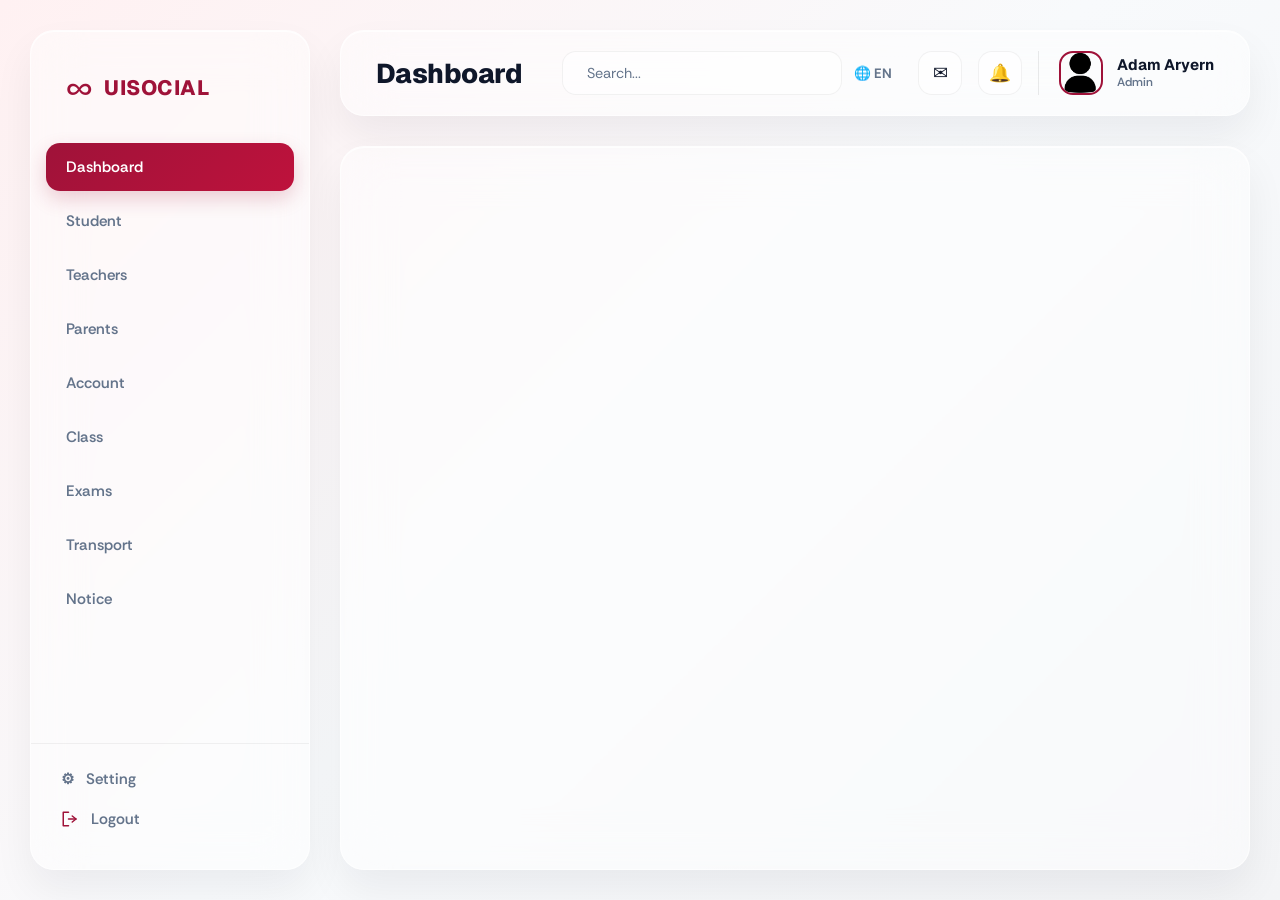
==== index.html @ 8b321e1e "Update index.html" ====
<!DOCTYPE html>
<html lang="en">
<head>
  <meta charset="UTF-8" />
  <meta name="viewport" content="width=device-width, initial-scale=1.0"/>
  <title>Dashboard | School Management System</title>
  <link rel="stylesheet" href="style.css">
</head>
<body>

  <div class="container">

    <aside class="sidebar">

      <div class="logo-box">
        <span class="logo-icon">∞</span>
        <span class="logo-text">UISOCIAL</span>
      </div>

      <nav class="sidebar-menu">
        <ul>
          <li class="active">
            <a href="dashboard.html">
              <span class="menu-text">Dashboard</span>
            </a>
          </li>
          <li>
            <a href="students.html">
              <span class="menu-text">Student</span>
            </a>
          </li>
          <li>
            <a href="teachers.html">
              <span class="menu-text">Teachers</span>
            </a>
          </li>
          <li>
            <a href="parents.html">
              <span class="menu-text">Parents</span>
            </a>
          </li>
          <li>
            <a href="account.html">
              <span class="menu-text">Account</span>
            </a>
          </li>
          <li>
            <a href="classes.html">
              <span class="menu-text">Class</span>
            </a>
          </li>
          <li>
            <a href="exams.html">
              <span class="menu-text">Exams</span>
            </a>
          </li>
          <li>
            <a href="transport.html">
              <span class="menu-text">Transport</span>
            </a>
          </li>
          <li>
            <a href="notices.html">
              <span class="menu-text">Notice</span>
            </a>
          </li>
        </ul>
      </nav>

      <div class="bottom-menu">
        <a href="settings.html" class="settings-link">
          <span class="icon">⚙</span>
          <span class="link-text">Setting</span>
        </a>
        
        <a href="logout.html" class="logout-link">
          <svg class="logout-icon" xmlns="http://www.w3.org/2000/svg" width="24" height="24" viewBox="0 0 24 24" fill="none" stroke="currentColor" stroke-width="2" stroke-linecap="round" stroke-linejoin="round">
            <path d="M10 3H3v18h7" />
            <polyline points="15 8 20 12 15 16" />
            <line x1="20" y1="12" x2="10" y2="12" />
          </svg>
          <span class="link-text">Logout</span>
        </a>
      </div>

    </aside>

    <main class="main-content">

      <header class="topbar">

        <div class="left-section">
          <h2>Dashboard</h2>
          <div class="search-box">
            <input type="text" placeholder="Search...">
          </div>
        </div>

        <div class="right-section">

          <div class="language-selector">
            🌐 EN
          </div>

          <button class="action-icon-btn" aria-label="Messages">
            <span class="icon-ui">✉</span>
          </button>

          <button class="action-icon-btn" aria-label="Notifications">
            <span class="icon-ui">🔔</span>
          </button>

          <div class="user-profile">
            <div class="avatar-box">
              <img src="avatar.png" alt="Adam Aryern Profile Avatar" class="avatar-img">
            </div>
            <div class="profile-info">
              <h4>Adam Aryern</h4>
              <p>Admin</p>
            </div>
          </div>

        </div>

      </header>

      <section class="content-body">
        </section>

    </main>

  </div>

</body>
</html>
---- style.css ----
/* --- 1. FONTS & DESIGN VARIABLES --- */
@import url('https://fonts.googleapis.com/css2?family=Geist:wght@100..900&family=Rethink+Sans:ital,wght@0,400..800;1,400..800&display=swap');

:root {
    /* Soft Light Pastel Background with a hint of rose/cream wash */
    --bg-gradient: linear-gradient(135deg, #fff1f2 0%, #f8fafc 50%, #f3f4f6 100%);
    
    /* Subtle Wine Accents (Used precisely like the red in the first ref) */
    --wine-primary: #9f1239; /* Deep premium wine tone */
    --wine-accent: linear-gradient(135deg, #9f1239 0%, #be123c 100%);
    --wine-light: rgba(159, 18, 57, 0.06); /* Ultra-faint tint for hovers */
    
    /* Light Glass-morphism (Frosted White Look) */
    --glass-panel: rgba(255, 255, 255, 0.45);
    --glass-surface: rgba(255, 255, 255, 0.75);
    --glass-border: rgba(255, 255, 255, 0.6);
    --glass-blur: blur(25px);

    /* Floating Shadows & Pillowy Edges from Nazar's Shot */
    --panel-radius: 24px; 
    --item-radius: 14px;
    --float-shadow: 0 20px 40px rgba(15, 23, 42, 0.06), 
                    inset 0 1px 0 rgba(255, 255, 255, 0.8); /* Crisp glass border light edge */

    /* Typography Colors (Flipped for light-mode legibility) */
    --text-pure: #0f172a;      /* Deep Slate/Charcoal */
    --text-muted: #64748b;     /* Soft Cool Gray */
    --text-wine: #881337;      /* Clear wine text for highlights */
}

/* --- 2. LAYOUT RESET & BASE --- */
* {
    margin: 0;
    padding: 0;
    box-sizing: border-box;
}

body {
    font-family: 'Geist', sans-serif;
    background: var(--bg-gradient);
    color: var(--text-pure);
    min-height: 100vh;
    display: flex;
    align-items: center;
    justify-content: center;
}

.container {
    display: flex;
    width: 100%;
    max-width: 1440px;
    height: 900px;
    padding: 30px;
    gap: 30px;
}

/* --- 3. SIDEBAR (Floating Light Glass Column) --- */
.sidebar {
    width: 280px;
    background: var(--glass-panel);
    backdrop-filter: var(--glass-blur);
    -webkit-backdrop-filter: var(--glass-blur);
    border: 1px solid var(--glass-border);
    border-radius: var(--panel-radius);
    box-shadow: var(--float-shadow);
    display: flex;
    flex-direction: column;
    padding: 40px 0;
}

.logo-box {
    padding: 0 35px 40px;
    display: flex;
    align-items: center;
    gap: 12px;
}

.logo-icon {
    font-size: 2rem;
    color: var(--wine-primary);
    line-height: 1;
}

.logo-text {
    font-weight: 800;
    font-size: 1.3rem;
    letter-spacing: 0.5px;
    color: var(--wine-primary);
}

/* Sidebar Menu List */
.sidebar-menu {
    flex: 1;
}

.sidebar-menu ul {
    list-style: none;
    padding: 0 15px;
}

.sidebar-menu li {
    margin-bottom: 6px;
}

.sidebar-menu li a {
    display: flex;
    align-items: center;
    padding: 14px 20px;
    color: var(--text-muted);
    text-decoration: none;
    font-family: 'Rethink Sans', sans-serif;
    font-weight: 600;
    font-size: 0.95rem;
    border-radius: var(--item-radius);
    transition: all 0.25s ease;
}

.sidebar-menu li a:hover {
    color: var(--wine-primary);
    background: var(--wine-light);
}

/* Active State (Pill highlight uses the solid Wine gradient) */
.sidebar-menu li.active a {
    background: var(--wine-accent);
    color: #ffffff;
    box-shadow: 0 8px 20px rgba(159, 18, 57, 0.2);
    font-weight: 600;
}

/* Sidebar Bottom Section */
.bottom-menu {
    padding: 25px 30px 0;
    margin-top: auto;
    border-top: 1px solid rgba(0, 0, 0, 0.05);
    display: flex;
    flex-direction: column;
    gap: 20px;
}

.settings-link, .logout-link {
    display: inline-flex;
    align-items: center;
    gap: 12px;
    font-family: 'Rethink Sans', sans-serif;
    font-size: 0.95rem;
    color: var(--text-muted);
    text-decoration: none;
    font-weight: 600;
    transition: color 0.2s ease;
}

.settings-link:hover {
    color: var(--text-pure);
}

.logout-icon {
    width: 18px;
    height: 18px;
    stroke: var(--wine-primary);
    transition: transform 0.2s ease;
}

.logout-link:hover {
    color: var(--wine-primary);
}

.logout-link:hover .logout-icon {
    transform: translateX(4px);
}

/* --- 4. MAIN CONTENT WORKSPACE --- */
.main-content {
    flex: 1;
    display: flex;
    flex-direction: column;
    gap: 30px;
}

/* --- 5. TOPBAR NAVIGATION (Floating Light Panel) --- */
.topbar {
    background: var(--glass-panel);
    backdrop-filter: var(--glass-blur);
    -webkit-backdrop-filter: var(--glass-blur);
    border: 1px solid var(--glass-border);
    border-radius: var(--panel-radius);
    box-shadow: var(--float-shadow);
    padding: 20px 35px;
    display: flex;
    justify-content: space-between;
    align-items: center;
}

.left-section {
    display: flex;
    align-items: center;
    gap: 40px;
}

.left-section h2 {
    font-size: 1.7rem;
    font-weight: 800;
    letter-spacing: -0.02em;
}

/* Soft White-Glass Search Box */
.search-box input {
    background: rgba(255, 255, 255, 0.6);
    border: 1px solid rgba(0, 0, 0, 0.05);
    border-radius: var(--item-radius);
    padding: 12px 24px;
    width: 280px;
    color: var(--text-pure);
    font-family: 'Rethink Sans', sans-serif;
    font-size: 0.9rem;
    transition: all 0.3s ease;
}

.search-box input:focus {
    outline: none;
    background: #ffffff;
    border-color: rgba(159, 18, 57, 0.3);
    box-shadow: 0 0 20px rgba(159, 18, 57, 0.08);
}

.search-box input::placeholder {
    color: var(--text-muted);
}

/* Right Section Actions */
.right-section {
    display: flex;
    align-items: center;
    gap: 16px;
}

.language-selector {
    font-family: 'Rethink Sans', sans-serif;
    font-size: 0.85rem;
    font-weight: 700;
    color: var(--text-muted);
    cursor: pointer;
    margin-right: 10px;
}

.action-icon-btn {
    background: rgba(255, 255, 255, 0.6);
    border: 1px solid rgba(0, 0, 0, 0.05);
    border-radius: var(--item-radius);
    width: 44px;
    height: 44px;
    display: flex;
    justify-content: center;
    align-items: center;
    cursor: pointer;
    transition: all 0.2s ease;
}

.action-icon-btn:hover {
    background: #ffffff;
    border-color: rgba(0, 0, 0, 0.1);
}

.icon-ui {
    color: var(--text-pure);
    font-size: 1.1rem;
}

/* User Profile Widget */
.user-profile {
    display: flex;
    align-items: center;
    gap: 14px;
    padding-left: 20px;
    border-left: 1px solid rgba(0, 0, 0, 0.08);
}

.avatar-box {
    width: 44px;
    height: 44px;
    border-radius: var(--item-radius);
    border: 2px solid var(--wine-primary);
    overflow: hidden;
}

.avatar-img {
    width: 100%;
    height: 100%;
    object-fit: cover;
}

.profile-info h4 {
    font-size: 0.95rem;
    font-weight: 700;
    line-height: 1.2;
}

.profile-info p {
    font-family: 'Rethink Sans', sans-serif;
    font-size: 0.75rem;
    color: var(--text-muted);
    font-weight: 600;
}

/* --- 6. MAIN CONTENT BODY (Floating Base Canvas) --- */
.content-body {
    flex: 1;
    background: var(--glass-panel);
    backdrop-filter: var(--glass-blur);
    -webkit-backdrop-filter: var(--glass-blur);
    border: 1px solid var(--glass-border);
    border-radius: var(--panel-radius);
    box-shadow: var(--float-shadow);
    padding: 35px;
}

/* --- 7. RESPONSIVE DASHBOARD ADJUSTMENTS --- */
@media (max-width: 1100px) {
    .container {
        height: auto;
        flex-direction: column;
        padding: 20px;
    }
    
    .sidebar {
        width: 100%;
        padding: 25px 0;
    }
    
    .search-box input {
        width: 200px;
    }
}
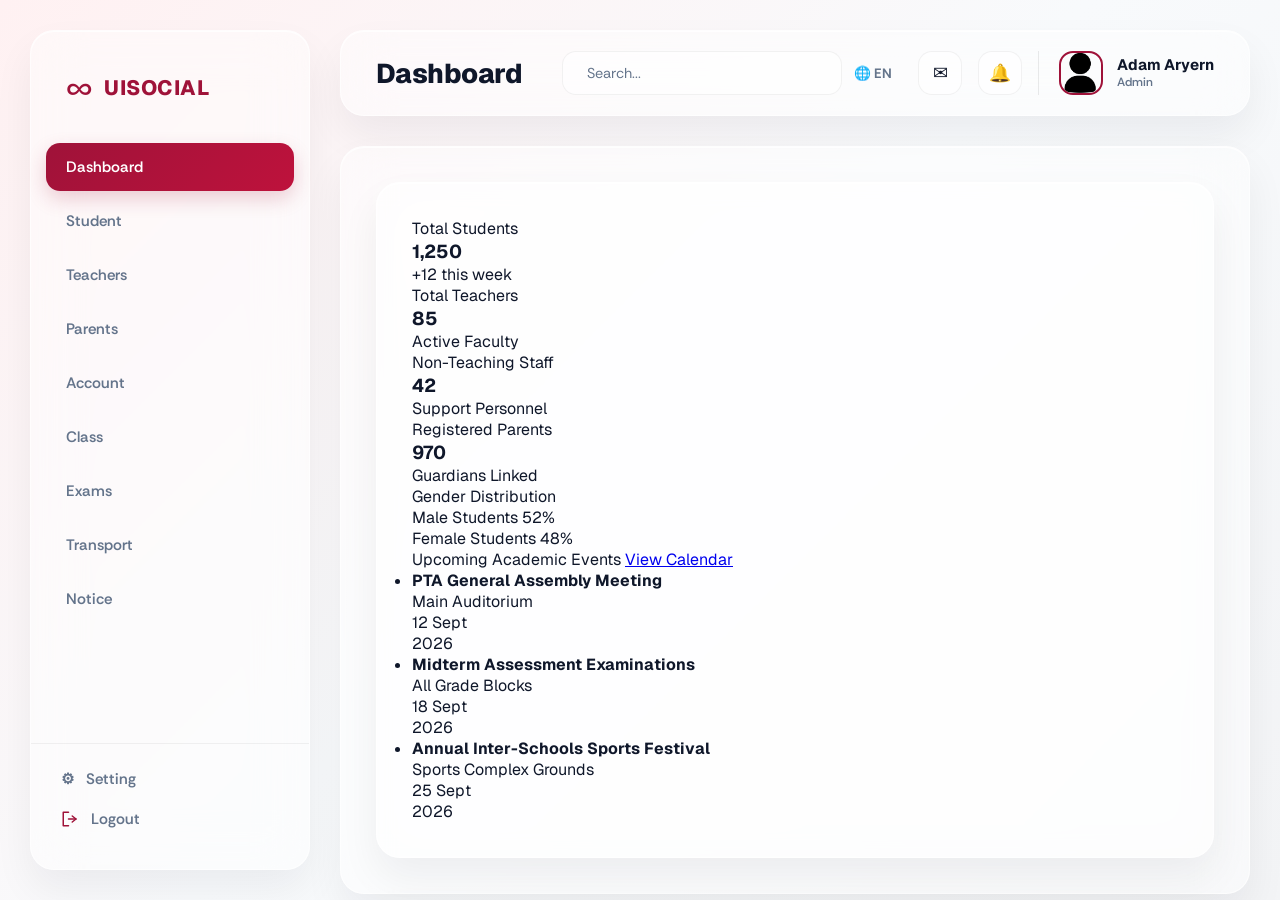
==== commit 453a25ac: "Update index.html" ====
--- a/index.html
+++ b/index.html
@@ -20,12 +20,12 @@
       <nav class="sidebar-menu">
         <ul>
           <li class="active">
-            <a href="dashboard.html">
+            <a href="base.html">
               <span class="menu-text">Dashboard</span>
             </a>
           </li>
           <li>
-            <a href="students.html">
+            <a href="student.html">
               <span class="menu-text">Student</span>
             </a>
           </li>
@@ -45,7 +45,7 @@
             </a>
           </li>
           <li>
-            <a href="classes.html">
+            <a href="class.html">
               <span class="menu-text">Class</span>
             </a>
           </li>
@@ -73,7 +73,7 @@
           <span class="link-text">Setting</span>
         </a>
         
-        <a href="logout.html" class="logout-link">
+        <a href="schportaLogin.html" class="logout-link">
           <svg class="logout-icon" xmlns="http://www.w3.org/2000/svg" width="24" height="24" viewBox="0 0 24 24" fill="none" stroke="currentColor" stroke-width="2" stroke-linecap="round" stroke-linejoin="round">
             <path d="M10 3H3v18h7" />
             <polyline points="15 8 20 12 15 16" />
@@ -125,6 +125,111 @@
       </header>
 
       <section class="content-body">
+
+        <div class="content-body">
+
+    <section class="dashboard-overview">
+
+      <div class="card">
+        <span class="card-label">Total Students</span>
+        <h3 class="card-metric">1,250</h3>
+        <span class="card-trend positive">+12 this week</span>
+      </div>
+
+      <div class="card">
+        <span class="card-label">Total Teachers</span>
+        <h3 class="card-metric">85</h3>
+        <span class="card-trend neutral">Active Faculty</span>
+      </div>
+
+      <div class="card">
+        <span class="card-label">Non-Teaching Staff</span>
+        <h3 class="card-metric">42</h3>
+        <span class="card-trend neutral">Support Personnel</span>
+      </div>
+
+      <div class="card">
+        <span class="card-label">Registered Parents</span>
+        <h3 class="card-metric">970</h3>
+        <span class="card-trend positive">Guardians Linked</span>
+      </div>
+
+    </section>
+
+    <section class="dashboard-details-grid">
+
+      <div class="card gender-ratio-card">
+        <span class="card-label">Gender Distribution</span>
+        
+        <div class="gender-split-wrapper">
+          <div class="gender-row">
+            <div class="gender-meta">
+              <span>Male Students</span>
+              <span class="gender-percentage">52%</span>
+            </div>
+            <div class="ratio-bar-track">
+              <div class="ratio-bar-fill male-fill"></div>
+            </div>
+          </div>
+
+          <div class="gender-row">
+            <div class="gender-meta">
+              <span>Female Students</span>
+              <span class="gender-percentage">48%</span>
+            </div>
+            <div class="ratio-bar-track">
+              <div class="ratio-bar-fill female-fill"></div>
+            </div>
+          </div>
+        </div>
+      </div>
+
+      <div class="card calendar-events-card">
+        <div class="calendar-header">
+          <span class="card-label">Upcoming Academic Events</span>
+          <a href="#" class="view-all-link">View Calendar</a>
+        </div>
+
+        <ul class="events-list">
+          
+          <li class="event-item">
+            <div class="event-details">
+              <h4 class="event-title">PTA General Assembly Meeting</h4>
+              <span class="event-location">Main Auditorium</span>
+            </div>
+            <div class="event-date-badge">
+              <div class="event-day">12 Sept</div>
+              <div class="event-year">2026</div>
+            </div>
+          </li>
+
+          <li class="event-item">
+            <div class="event-details">
+              <h4 class="event-title">Midterm Assessment Examinations</h4>
+              <span class="event-location">All Grade Blocks</span>
+            </div>
+            <div class="event-date-badge">
+              <div class="event-day">18 Sept</div>
+              <div class="event-year">2026</div>
+            </div>
+          </li>
+
+          <li class="event-item">
+            <div class="event-details">
+              <h4 class="event-title">Annual Inter-Schools Sports Festival</h4>
+              <span class="event-location">Sports Complex Grounds</span>
+            </div>
+            <div class="event-date-badge">
+              <div class="event-day">25 Sept</div>
+              <div class="event-year">2026</div>
+            </div>
+          </li>
+
+        </ul>
+      </div>
+
+    </section>
+
         </section>
 
     </main>
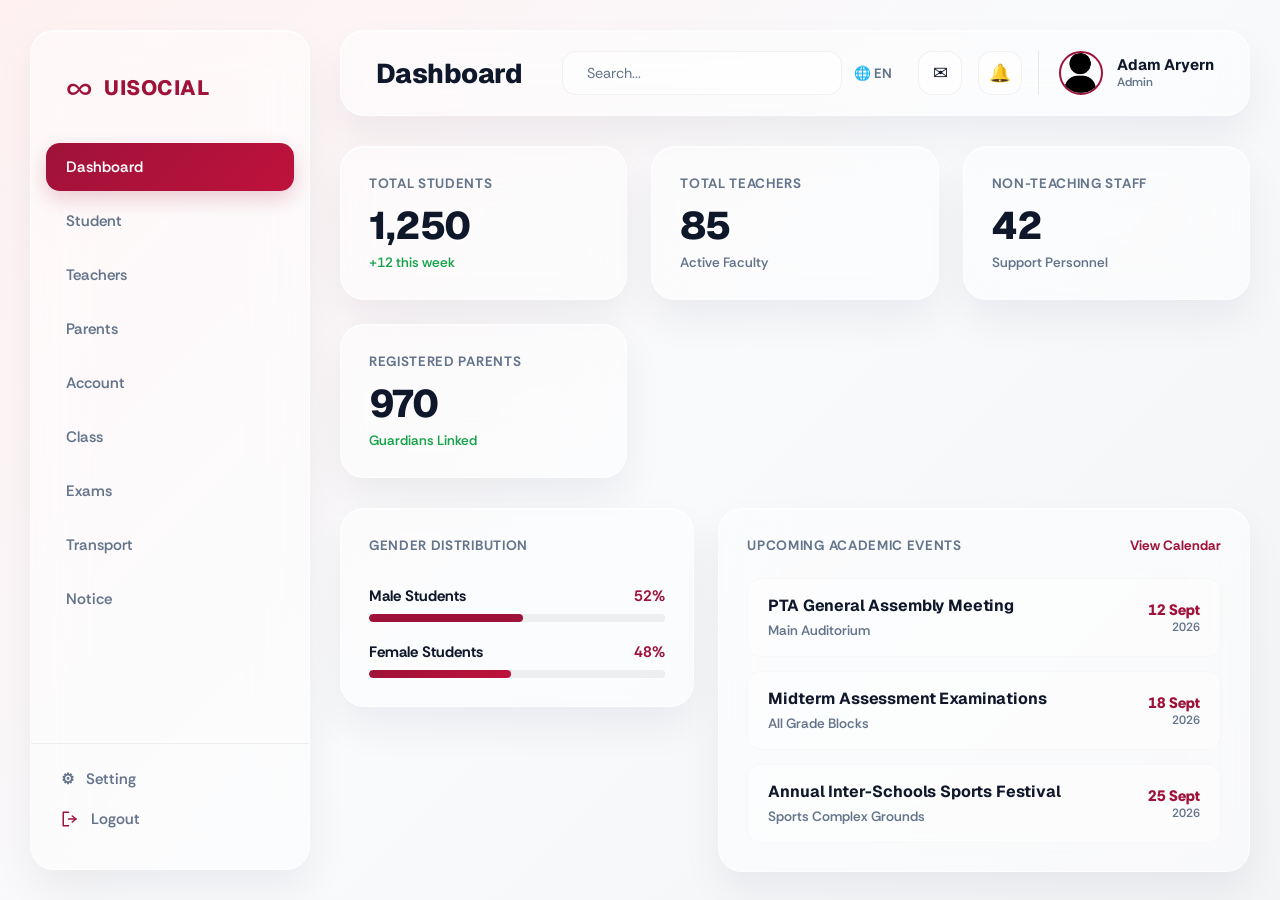
==== commit 5870bca7: "Update index.html" ====
--- a/index.html
+++ b/index.html
@@ -20,7 +20,7 @@
       <nav class="sidebar-menu">
         <ul>
           <li class="active">
-            <a href="base.html">
+            <a href="index.html">
               <span class="menu-text">Dashboard</span>
             </a>
           </li>
--- a/style.css
+++ b/style.css
@@ -5,7 +5,7 @@
     /* Soft Light Pastel Background with a hint of rose/cream wash */
     --bg-gradient: linear-gradient(135deg, #fff1f2 0%, #f8fafc 50%, #f3f4f6 100%);
     
-    /* Subtle Wine Accents (Used precisely like the red in the first ref) */
+    /* Subtle Wine Accents */
     --wine-primary: #9f1239; /* Deep premium wine tone */
     --wine-accent: linear-gradient(135deg, #9f1239 0%, #be123c 100%);
     --wine-light: rgba(159, 18, 57, 0.06); /* Ultra-faint tint for hovers */
@@ -22,7 +22,7 @@
     --float-shadow: 0 20px 40px rgba(15, 23, 42, 0.06), 
                     inset 0 1px 0 rgba(255, 255, 255, 0.8); /* Crisp glass border light edge */
 
-    /* Typography Colors (Flipped for light-mode legibility) */
+    /* Typography Colors */
     --text-pure: #0f172a;      /* Deep Slate/Charcoal */
     --text-muted: #64748b;     /* Soft Cool Gray */
     --text-wine: #881337;      /* Clear wine text for highlights */
@@ -278,7 +278,7 @@
 .avatar-box {
     width: 44px;
     height: 44px;
-    border-radius: var(--item-radius);
+    border-radius: 50%;
     border: 2px solid var(--wine-primary);
     overflow: hidden;
 }
@@ -302,19 +302,207 @@
     font-weight: 600;
 }
 
-/* --- 6. MAIN CONTENT BODY (Floating Base Canvas) --- */
+/* --- 6. MAIN CONTENT BODY WORKSPACE CANVAS --- */
+/* FIXED: Stripped duplicate glass background, filters, and shadows */
 .content-body {
     flex: 1;
+    width: 100%;
+    display: flex;
+    flex-direction: column;
+    gap: 30px;
+}
+
+/* Base Glass Card Styles - Now floats independently on the canvas background gradient */
+.card {
     background: var(--glass-panel);
     backdrop-filter: var(--glass-blur);
     -webkit-backdrop-filter: var(--glass-blur);
     border: 1px solid var(--glass-border);
     border-radius: var(--panel-radius);
     box-shadow: var(--float-shadow);
-    padding: 35px;
-}
-
-/* --- 7. RESPONSIVE DASHBOARD ADJUSTMENTS --- */
+    padding: 28px;
+    display: flex;
+    flex-direction: column;
+    transition: transform 0.3s ease, box-shadow 0.3s ease;
+}
+
+/* --- 7. TOP STATISTICAL CARDS ROW --- */
+.dashboard-overview {
+    display: grid;
+    grid-template-columns: repeat(auto-fit, minmax(240px, 1fr));
+    gap: 24px;
+}
+
+.card-label {
+    font-family: 'Rethink Sans', sans-serif;
+    font-size: 0.85rem;
+    font-weight: 700;
+    color: var(--text-muted);
+    letter-spacing: 0.05em;
+    text-transform: uppercase;
+    margin-bottom: 12px;
+}
+
+.card-metric {
+    font-size: 2.4rem;
+    font-weight: 800;
+    line-height: 1.1;
+    letter-spacing: -0.03em;
+    color: var(--text-pure);
+    margin-bottom: 8px;
+}
+
+.card-trend {
+    font-family: 'Rethink Sans', sans-serif;
+    font-size: 0.85rem;
+    font-weight: 600;
+}
+
+.card-trend.positive {
+    color: #16a34a; /* Emerald green highlight for upward trends */
+}
+
+.card-trend.neutral {
+    color: var(--text-muted);
+}
+
+/* --- 8. BOTTOM DETAILS GRID SECTION --- */
+.dashboard-details-grid {
+    display: grid;
+    grid-template-columns: 1fr 1.5fr;
+    gap: 24px;
+    align-items: start;
+}
+
+/* Gender Analytics Card Specifics */
+.gender-split-wrapper {
+    margin-top: 20px;
+    display: flex;
+    flex-direction: column;
+    gap: 20px;
+}
+
+.gender-meta {
+    display: flex;
+    justify-content: space-between;
+    font-family: 'Rethink Sans', sans-serif;
+    font-weight: 700;
+    font-size: 0.95rem;
+    margin-bottom: 8px;
+}
+
+.gender-percentage {
+    color: var(--wine-primary);
+}
+
+/* Progress Indicator Tracks */
+.ratio-bar-track {
+    background: rgba(15, 23, 42, 0.06);
+    height: 8px;
+    border-radius: 99px;
+    overflow: hidden;
+}
+
+.ratio-bar-fill {
+    height: 100%;
+    border-radius: 99px;
+}
+
+.male-fill {
+    background: var(--wine-primary);
+    width: 52%;
+}
+
+.female-fill {
+    background: var(--wine-accent);
+    width: 48%;
+}
+
+/* Calendar Card Specifics */
+.calendar-header {
+    display: flex;
+    justify-content: space-between;
+    align-items: center;
+    margin-bottom: 24px;
+}
+
+.calendar-header .card-label {
+    margin-bottom: 0;
+}
+
+.view-all-link {
+    font-family: 'Rethink Sans', sans-serif;
+    font-size: 0.85rem;
+    font-weight: 700;
+    color: var(--wine-primary);
+    text-decoration: none;
+    transition: color 0.2s ease;
+}
+
+.view-all-link:hover {
+    color: #be123c;
+    text-decoration: underline;
+}
+
+/* Events List Structure */
+.events-list {
+    list-style: none;
+    display: flex;
+    flex-direction: column;
+    gap: 14px;
+}
+
+.event-item {
+    display: flex;
+    align-items: center;
+    justify-content: space-between;
+    padding: 16px 20px;
+    background: rgba(255, 255, 255, 0.4);
+    border: 1px solid rgba(0, 0, 0, 0.02);
+    border-radius: var(--item-radius);
+    transition: background 0.2s ease;
+}
+
+.event-item:hover {
+    background: rgba(255, 255, 255, 0.75);
+}
+
+.event-title {
+    font-size: 1rem;
+    font-weight: 700;
+    letter-spacing: -0.01em;
+    margin-bottom: 3px;
+    color: var(--text-pure);
+}
+
+.event-location {
+    font-family: 'Rethink Sans', sans-serif;
+    font-size: 0.85rem;
+    color: var(--text-muted);
+    font-weight: 600;
+}
+
+/* Event Date Badging */
+.event-date-badge {
+    text-align: right;
+    font-family: 'Rethink Sans', sans-serif;
+    min-width: 80px;
+}
+
+.event-day {
+    font-size: 0.95rem;
+    font-weight: 800;
+    color: var(--wine-primary);
+    line-height: 1.2;
+}
+
+.event-year {
+    font-size: 0.75rem;
+    color: var(--text-muted);
+    font-weight: 600;
+}
+
+/* --- 9. RESPONSIVE LAYOUT ADJUSTMENTS --- */
 @media (max-width: 1100px) {
     .container {
         height: auto;
@@ -331,3 +519,9 @@
         width: 200px;
     }
 }
+
+@media (max-width: 968px) {
+    .dashboard-details-grid {
+        grid-template-columns: 1fr;
+    }
+}
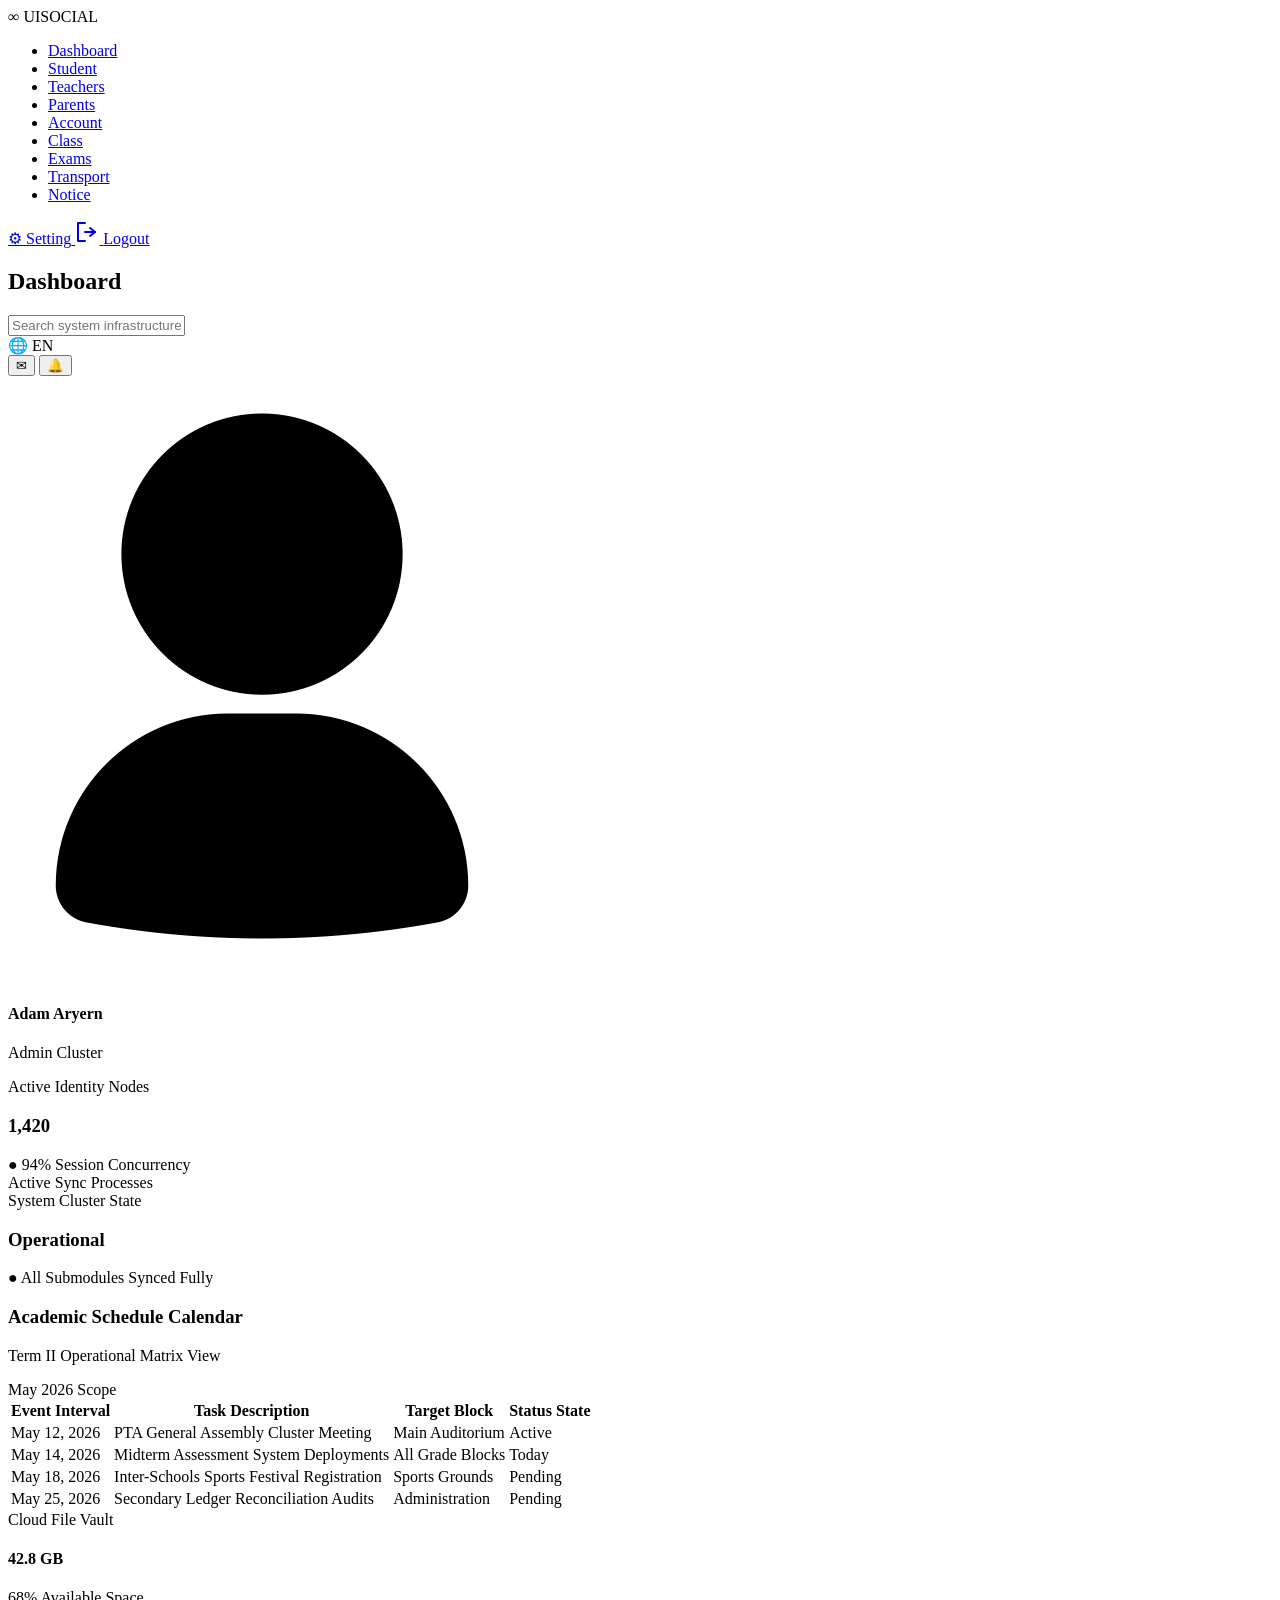
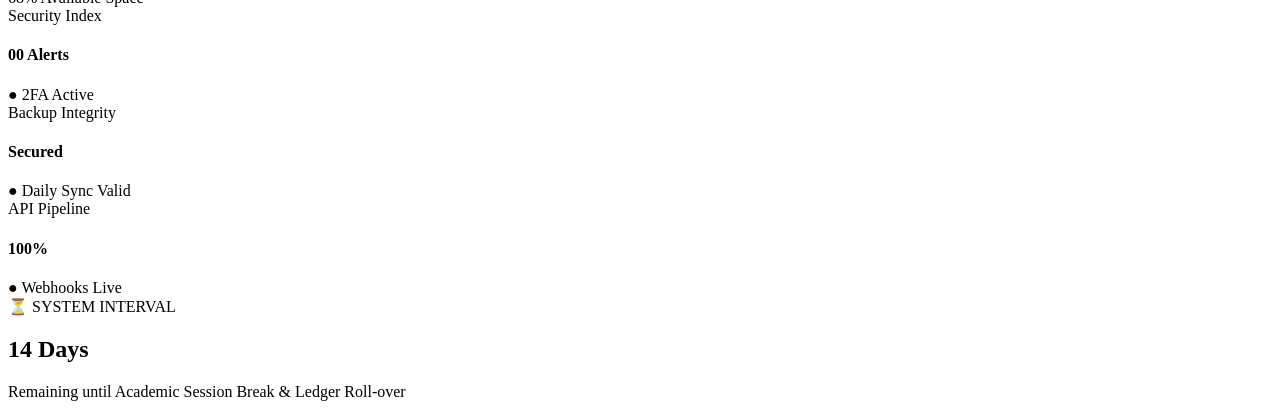
==== commit 4cb7d652: "Update index.html" ====
--- a/index.html
+++ b/index.html
@@ -3,15 +3,14 @@
 <head>
   <meta charset="UTF-8" />
   <meta name="viewport" content="width=device-width, initial-scale=1.0"/>
-  <title>Dashboard | School Management System</title>
-  <link rel="stylesheet" href="style.css">
+  <title>System Infrastructure Dashboard | School Management System</title>
+  <link rel="stylesheet" href="index.css">
 </head>
 <body>
 
   <div class="container">
 
     <aside class="sidebar">
-
       <div class="logo-box">
         <span class="logo-icon">∞</span>
         <span class="logo-text">UISOCIAL</span>
@@ -20,7 +19,7 @@
       <nav class="sidebar-menu">
         <ul>
           <li class="active">
-            <a href="index.html">
+            <a href="base.html">
               <span class="menu-text">Dashboard</span>
             </a>
           </li>
@@ -60,7 +59,7 @@
             </a>
           </li>
           <li>
-            <a href="notices.html">
+            <a href="notice.html">
               <span class="menu-text">Notice</span>
             </a>
           </li>
@@ -72,7 +71,6 @@
           <span class="icon">⚙</span>
           <span class="link-text">Setting</span>
         </a>
-        
         <a href="schportaLogin.html" class="logout-link">
           <svg class="logout-icon" xmlns="http://www.w3.org/2000/svg" width="24" height="24" viewBox="0 0 24 24" fill="none" stroke="currentColor" stroke-width="2" stroke-linecap="round" stroke-linejoin="round">
             <path d="M10 3H3v18h7" />
@@ -82,155 +80,164 @@
           <span class="link-text">Logout</span>
         </a>
       </div>
-
     </aside>
 
     <main class="main-content">
 
       <header class="topbar">
-
         <div class="left-section">
           <h2>Dashboard</h2>
           <div class="search-box">
-            <input type="text" placeholder="Search...">
+            <input type="text" placeholder="Search system infrastructure nodes...">
           </div>
         </div>
 
         <div class="right-section">
-
-          <div class="language-selector">
-            🌐 EN
-          </div>
-
-          <button class="action-icon-btn" aria-label="Messages">
-            <span class="icon-ui">✉</span>
-          </button>
-
-          <button class="action-icon-btn" aria-label="Notifications">
-            <span class="icon-ui">🔔</span>
-          </button>
-
+          <div class="language-selector">🌐 EN</div>
+          <button class="action-icon-btn" aria-label="Messages"><span class="icon-ui">✉</span></button>
+          <button class="action-icon-btn" aria-label="Notifications"><span class="icon-ui">🔔</span></button>
           <div class="user-profile">
             <div class="avatar-box">
               <img src="avatar.png" alt="Adam Aryern Profile Avatar" class="avatar-img">
             </div>
             <div class="profile-info">
               <h4>Adam Aryern</h4>
-              <p>Admin</p>
-            </div>
-          </div>
-
+              <p>Admin Cluster</p>
+            </div>
+          </div>
         </div>
-
       </header>
 
       <section class="content-body">
-
-        <div class="content-body">
-
-    <section class="dashboard-overview">
-
-      <div class="card">
-        <span class="card-label">Total Students</span>
-        <h3 class="card-metric">1,250</h3>
-        <span class="card-trend positive">+12 this week</span>
-      </div>
-
-      <div class="card">
-        <span class="card-label">Total Teachers</span>
-        <h3 class="card-metric">85</h3>
-        <span class="card-trend neutral">Active Faculty</span>
-      </div>
-
-      <div class="card">
-        <span class="card-label">Non-Teaching Staff</span>
-        <h3 class="card-metric">42</h3>
-        <span class="card-trend neutral">Support Personnel</span>
-      </div>
-
-      <div class="card">
-        <span class="card-label">Registered Parents</span>
-        <h3 class="card-metric">970</h3>
-        <span class="card-trend positive">Guardians Linked</span>
-      </div>
-
-    </section>
-
-    <section class="dashboard-details-grid">
-
-      <div class="card gender-ratio-card">
-        <span class="card-label">Gender Distribution</span>
-        
-        <div class="gender-split-wrapper">
-          <div class="gender-row">
-            <div class="gender-meta">
-              <span>Male Students</span>
-              <span class="gender-percentage">52%</span>
-            </div>
-            <div class="ratio-bar-track">
-              <div class="ratio-bar-fill male-fill"></div>
-            </div>
-          </div>
-
-          <div class="gender-row">
-            <div class="gender-meta">
-              <span>Female Students</span>
-              <span class="gender-percentage">48%</span>
-            </div>
-            <div class="ratio-bar-track">
-              <div class="ratio-bar-fill female-fill"></div>
-            </div>
-          </div>
+        <div class="dashboard-structured-grid">
+          
+          <div class="dashboard-row dynamic-row-one">
+            
+            <div class="matrix-tile identity-large-card">
+              <div class="tile-meta">
+                <span class="tile-tag">Active Identity Nodes</span>
+                <span class="live-pulse-indicator"></span>
+              </div>
+              <div class="identity-display-wrapper">
+                <h3 class="tile-value-large">1,420</h3>
+                <div class="identity-sub-metrics">
+                  <div class="metric-pill positive">● 94% Session Concurrency</div>
+                  <div class="metric-pill neutral">Active Sync Processes</div>
+                </div>
+              </div>
+            </div>
+
+            <div class="matrix-tile cluster-state-card">
+              <span class="tile-tag">System Cluster State</span>
+              <h3 class="tile-value">Operational</h3>
+              <span class="tile-status status-positive">● All Submodules Synced Fully</span>
+            </div>
+
+          </div>
+
+          <div class="dashboard-row dynamic-row-two">
+            
+            <div class="matrix-tile calendar-table-card">
+              <header class="calendar-card-header">
+                <div class="header-left">
+                  <h3 class="calendar-title">Academic Schedule Calendar</h3>
+                  <p class="calendar-subtitle">Term II Operational Matrix View</p>
+                </div>
+                <span class="term-badge">May 2026 Scope</span>
+              </header>
+              
+              <div class="table-container">
+                <table class="calendar-data-table">
+                  <thead>
+                    <tr>
+                      <th>Event Interval</th>
+                      <th>Task Description</th>
+                      <th>Target Block</th>
+                      <th>Status State</th>
+                    </tr>
+                  </thead>
+                  <tbody>
+                    <tr>
+                      <td class="date-column">May 12, 2026</td>
+                      <td class="desc-column">PTA General Assembly Cluster Meeting</td>
+                      <td>Main Auditorium</td>
+                      <td><span class="status-indicator live">Active</span></td>
+                    </tr>
+                    <tr>
+                      <td class="date-column">May 14, 2026</td>
+                      <td class="desc-column">Midterm Assessment System Deployments</td>
+                      <td>All Grade Blocks</td>
+                      <td><span class="status-indicator current">Today</span></td>
+                    </tr>
+                    <tr>
+                      <td class="date-column">May 18, 2026</td>
+                      <td class="desc-column">Inter-Schools Sports Festival Registration</td>
+                      <td>Sports Grounds</td>
+                      <td><span class="status-indicator pending">Pending</span></td>
+                    </tr>
+                    <tr>
+                      <td class="date-column">May 25, 2026</td>
+                      <td class="desc-column">Secondary Ledger Reconciliation Audits</td>
+                      <td>Administration</td>
+                      <td><span class="status-indicator pending">Pending</span></td>
+                    </tr>
+                  </tbody>
+                </table>
+              </div>
+            </div>
+
+            <div class="stats-subgrid-container">
+              
+              <div class="small-metrics-binary-grid">
+                
+                <div class="matrix-tile small-metric-card-centered">
+                  <span class="tile-tag">Cloud File Vault</span>
+                  <h4 class="tile-value-centered">42.8 GB</h4>
+                  <span class="tile-status-centered status-neutral">68% Available Space</span>
+                </div>
+
+                <div class="matrix-tile small-metric-card-centered">
+                  <span class="tile-tag">Security Index</span>
+                  <h4 class="tile-value-centered">00 Alerts</h4>
+                  <span class="tile-status-centered status-positive">● 2FA Active</span>
+                </div>
+
+                <div class="matrix-tile small-metric-card-centered">
+                  <span class="tile-tag">Backup Integrity</span>
+                  <h4 class="tile-value-centered">Secured</h4>
+                  <span class="tile-status-centered status-positive">● Daily Sync Valid</span>
+                </div>
+
+                <div class="matrix-tile small-metric-card-centered">
+                  <span class="tile-tag">API Pipeline</span>
+                  <h4 class="tile-value-centered">100%</h4>
+                  <span class="tile-status-centered status-positive">● Webhooks Live</span>
+                </div>
+
+              </div>
+
+              <div class="matrix-tile system-interval-countdown-card">
+                <div class="countdown-text-content">
+                  <div class="countdown-decor-shield">⏳ SYSTEM INTERVAL</div>
+                  <h2 class="countdown-timer-value">14 Days</h2>
+                  <p class="countdown-description-label">Remaining until Academic Session Break &amp; Ledger Roll-over</p>
+                  <div class="countdown-footer-progress-track">
+                    <div class="progress-bar-fill-node" style="width: 82%;"></div>
+                  </div>
+                </div>
+                
+                <div class="floating-illustration-space-wrapper">
+                  <div class="floating-glass-sphere-element"></div>
+                  <div class="floating-orb-secondary"></div>
+                </div>
+              </div>
+
+            </div>
+
+          </div>
+
         </div>
-      </div>
-
-      <div class="card calendar-events-card">
-        <div class="calendar-header">
-          <span class="card-label">Upcoming Academic Events</span>
-          <a href="#" class="view-all-link">View Calendar</a>
-        </div>
-
-        <ul class="events-list">
-          
-          <li class="event-item">
-            <div class="event-details">
-              <h4 class="event-title">PTA General Assembly Meeting</h4>
-              <span class="event-location">Main Auditorium</span>
-            </div>
-            <div class="event-date-badge">
-              <div class="event-day">12 Sept</div>
-              <div class="event-year">2026</div>
-            </div>
-          </li>
-
-          <li class="event-item">
-            <div class="event-details">
-              <h4 class="event-title">Midterm Assessment Examinations</h4>
-              <span class="event-location">All Grade Blocks</span>
-            </div>
-            <div class="event-date-badge">
-              <div class="event-day">18 Sept</div>
-              <div class="event-year">2026</div>
-            </div>
-          </li>
-
-          <li class="event-item">
-            <div class="event-details">
-              <h4 class="event-title">Annual Inter-Schools Sports Festival</h4>
-              <span class="event-location">Sports Complex Grounds</span>
-            </div>
-            <div class="event-date-badge">
-              <div class="event-day">25 Sept</div>
-              <div class="event-year">2026</div>
-            </div>
-          </li>
-
-        </ul>
-      </div>
-
-    </section>
-
-        </section>
+      </section>
 
     </main>
 
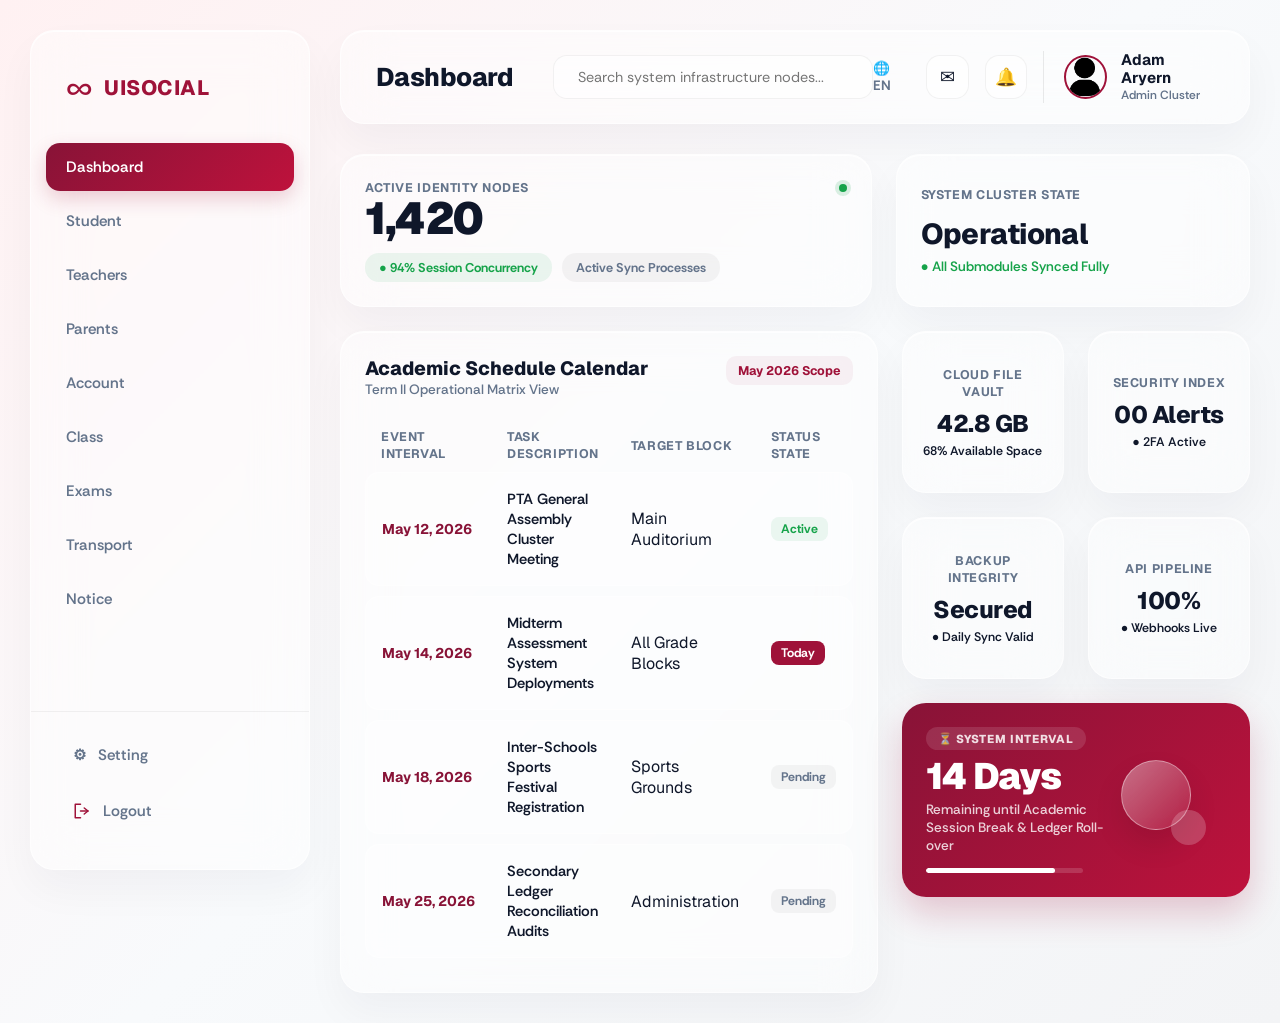
==== commit e70a71d6: "Update index.html" ====
--- a/index.html
+++ b/index.html
@@ -4,7 +4,7 @@
   <meta charset="UTF-8" />
   <meta name="viewport" content="width=device-width, initial-scale=1.0"/>
   <title>System Infrastructure Dashboard | School Management System</title>
-  <link rel="stylesheet" href="index.css">
+  <link rel="stylesheet" href="style.css">
 </head>
 <body>
 
@@ -19,7 +19,7 @@
       <nav class="sidebar-menu">
         <ul>
           <li class="active">
-            <a href="base.html">
+            <a href="index.html">
               <span class="menu-text">Dashboard</span>
             </a>
           </li>
--- a/style.css
+++ b/style.css
@@ -0,0 +1,689 @@
+/* --- 1. FONTS & DESIGN ARCHITECTURE SYSTEM --- */
+@import url('https://fonts.googleapis.com/css2?family=Geist:wght@100..900&family=Rethink+Sans:ital,wght@0,400..800;1,400..800&display=swap');
+
+:root {
+    /* Soft Light Pastel Background with a hint of cream wash */
+    --bg-gradient: linear-gradient(135deg, #fff1f2 0%, #f8fafc 50%, #f3f4f6 100%);
+    
+    /* Deep Wine Luxury Accents */
+    --wine-primary: #9f1239; 
+    --wine-accent: linear-gradient(135deg, #881337 0%, #be123c 100%);
+    --wine-light: rgba(159, 18, 57, 0.05); 
+    
+    /* Pure Frosted Look Glassmorphism Layout Layers */
+    --glass-panel: rgba(255, 255, 255, 0.45);
+    --glass-surface: rgba(255, 255, 255, 0.75);
+    --glass-border: rgba(255, 255, 255, 0.60);
+    --glass-blur: blur(25px);
+
+    /* Enforced Uniform Organic Radii */
+    --panel-radius: 24px; 
+    --item-radius: 14px;
+    
+    /* Clean Box Shadows */
+    --float-shadow: 0 20px 40px rgba(15, 23, 42, 0.04), 
+                    inset 0 1px 0 rgba(255, 255, 255, 0.8);
+
+    /* Typography Color Hierarchy */
+    --text-pure: #0f172a;      
+    --text-muted: #64748b;     
+    --text-wine: #881337;      
+}
+
+/* --- 2. THE STRUCTURAL SHEET RESET --- */
+* {
+    margin: 0;
+    padding: 0;
+    box-sizing: border-box;
+}
+
+body {
+    font-family: 'Geist', sans-serif;
+    background: var(--bg-gradient);
+    color: var(--text-pure);
+    min-height: 100vh;
+    display: flex;
+    align-items: center;
+    justify-content: center;
+    padding: 30px 0;
+    overflow-x: hidden;
+}
+
+.container {
+    display: flex;
+    width: 100%;
+    max-width: 1440px;
+    padding: 0 30px;
+    gap: 30px;
+}
+
+/* --- 3. FLOATING SIDEBAR NAVIGATION DESIGN --- */
+.sidebar {
+    width: 280px;
+    background: var(--glass-panel);
+    backdrop-filter: var(--glass-blur);
+    -webkit-backdrop-filter: var(--glass-blur);
+    border: 1px solid var(--glass-border);
+    border-radius: var(--panel-radius);
+    box-shadow: var(--float-shadow);
+    display: flex;
+    flex-direction: column;
+    padding: 40px 0;
+    position: sticky;
+    top: 30px;
+    height: calc(100vh - 60px);
+}
+
+.logo-box {
+    padding: 0 35px 40px;
+    display: flex;
+    align-items: center;
+    gap: 12px;
+}
+
+.logo-icon {
+    font-size: 2rem;
+    color: var(--wine-primary);
+    line-height: 1;
+}
+
+.logo-text {
+    font-weight: 800;
+    font-size: 1.3rem;
+    letter-spacing: 0.5px;
+    color: var(--wine-primary);
+}
+
+.sidebar-menu {
+    flex: 1;
+}
+
+.sidebar-menu ul {
+    list-style: none;
+    padding: 0 15px;
+}
+
+.sidebar-menu li {
+    margin-bottom: 6px;
+}
+
+.sidebar-menu li a {
+    display: flex;
+    align-items: center;
+    padding: 14px 20px;
+    color: var(--text-muted);
+    text-decoration: none;
+    font-family: 'Rethink Sans', sans-serif;
+    font-weight: 600;
+    font-size: 0.95rem;
+    border-radius: var(--item-radius);
+    transition: all 0.25s ease;
+}
+
+.sidebar-menu li a:hover {
+    color: var(--wine-primary);
+    background: var(--wine-light);
+}
+
+.sidebar-menu li.active a {
+    background: var(--wine-accent);
+    color: #ffffff;
+    box-shadow: 0 8px 20px rgba(159, 18, 57, 0.2);
+}
+
+.bottom-menu {
+    padding: 25px 30px 0;
+    margin-top: auto;
+    border-top: 1px solid rgba(0, 0, 0, 0.05);
+    display: flex;
+    flex-direction: column;
+    gap: 20px;
+}
+
+.settings-link, .logout-link {
+    display: inline-flex;
+    align-items: center;
+    gap: 12px;
+    font-family: 'Rethink Sans', sans-serif;
+    font-size: 0.95rem;
+    color: var(--text-muted);
+    text-decoration: none;
+    font-weight: 600;
+    padding: 8px 12px;
+    border-radius: var(--item-radius);
+    transition: all 0.2s ease;
+}
+
+.settings-link:hover {
+    color: var(--wine-primary);
+    background: var(--wine-light);
+}
+
+.logout-icon {
+    width: 18px;
+    height: 18px;
+    stroke: var(--wine-primary);
+}
+
+.logout-link:hover {
+    color: var(--wine-primary);
+}
+
+/* --- 4. MAIN WORKSPACE INFRASTRUCTURE --- */
+.main-content {
+    flex: 1;
+    display: flex;
+    flex-direction: column;
+    gap: 30px;
+}
+
+/* --- 5. TOPBAR NAVIGATION HEADER --- */
+.topbar {
+    background: var(--glass-panel);
+    backdrop-filter: var(--glass-blur);
+    -webkit-backdrop-filter: var(--glass-blur);
+    border: 1px solid var(--glass-border);
+    border-radius: var(--panel-radius);
+    box-shadow: var(--float-shadow);
+    padding: 20px 35px;
+    display: flex;
+    justify-content: space-between;
+    align-items: center;
+}
+
+.left-section {
+    display: flex;
+    align-items: center;
+    gap: 40px;
+}
+
+.left-section h2 {
+    font-size: 1.6rem;
+    font-weight: 800;
+    letter-spacing: -0.02em;
+}
+
+.search-box input {
+    background: rgba(255, 255, 255, 0.6);
+    border: 1px solid rgba(0, 0, 0, 0.05);
+    border-radius: var(--item-radius);
+    padding: 12px 24px;
+    width: 320px;
+    color: var(--text-pure);
+    font-family: 'Rethink Sans', sans-serif;
+    font-size: 0.9rem;
+    transition: all 0.3s ease;
+}
+
+.search-box input:focus {
+    outline: none;
+    background: #ffffff;
+    border-color: rgba(159, 18, 57, 0.3);
+}
+
+.right-section {
+    display: flex;
+    align-items: center;
+    gap: 16px;
+}
+
+.language-selector {
+    font-family: 'Rethink Sans', sans-serif;
+    font-size: 0.85rem;
+    font-weight: 700;
+    color: var(--text-muted);
+}
+
+.action-icon-btn {
+    background: rgba(255, 255, 255, 0.6);
+    border: 1px solid rgba(0, 0, 0, 0.05);
+    border-radius: var(--item-radius);
+    width: 44px;
+    height: 44px;
+    display: flex;
+    justify-content: center;
+    align-items: center;
+    cursor: pointer;
+}
+
+.icon-ui { color: var(--text-pure); font-size: 1.1rem; }
+
+.user-profile {
+    display: flex;
+    align-items: center;
+    gap: 14px;
+    padding-left: 20px;
+    border-left: 1px solid rgba(0, 0, 0, 0.08);
+}
+
+.avatar-box {
+    width: 44px;
+    height: 44px;
+    border-radius: 50%;
+    border: 2px solid var(--wine-primary);
+    overflow: hidden;
+}
+
+.avatar-img { width: 100%; height: 100%; object-fit: cover; }
+.profile-info h4 { font-size: 0.95rem; font-weight: 700; line-height: 1.2; }
+.profile-info p { font-family: 'Rethink Sans', sans-serif; font-size: 0.75rem; color: var(--text-muted); font-weight: 600; }
+
+/* --- 6. NESTED GRID MASTER SYSTEM --- */
+.content-body {
+    width: 100%;
+}
+
+.dashboard-structured-grid {
+    display: flex;
+    flex-direction: column;
+    gap: 24px;
+    width: 100%;
+}
+
+/* Base Shared Panel Card Aesthetics */
+.matrix-tile {
+    background: var(--glass-panel);
+    backdrop-filter: var(--glass-blur);
+    -webkit-backdrop-filter: var(--glass-blur);
+    border: 1px solid var(--glass-border);
+    border-radius: var(--panel-radius); /* Enforced 24px organic curve limit */
+    padding: 24px;
+    box-shadow: var(--float-shadow);
+    transition: transform 0.25s cubic-bezier(0.4, 0, 0.2, 1), border-color 0.25s ease;
+}
+
+.tile-tag {
+    font-family: 'Geist', sans-serif;
+    font-size: 0.78rem;
+    font-weight: 700;
+    color: var(--text-muted);
+    text-transform: uppercase;
+    letter-spacing: 0.05em;
+}
+
+/* ================= ROW ONE STYLE SPECIFICS ================= */
+.dynamic-row-one {
+    display: grid;
+    grid-template-columns: 2fr 1fr; /* First card significantly wider than right card */
+    gap: 24px;
+}
+
+.identity-large-card {
+    display: flex;
+    flex-direction: column;
+    justify-content: space-between;
+    min-height: 150px;
+}
+
+.tile-meta {
+    display: flex;
+    justify-content: space-between;
+    align-items: center;
+}
+
+.live-pulse-indicator {
+    width: 8px;
+    height: 8px;
+    background: #16a34a;
+    border-radius: 50%;
+    box-shadow: 0 0 0 4px rgba(22, 163, 74, 0.15);
+}
+
+.identity-display-wrapper {
+    display: flex;
+    align-items: flex-end;
+    justify-content: space-between;
+    flex-wrap: wrap;
+    gap: 12px;
+}
+
+.tile-value-large {
+    font-family: 'Geist', sans-serif;
+    font-size: 2.8rem;
+    font-weight: 900;
+    letter-spacing: -0.04em;
+    color: var(--text-pure);
+    line-height: 1;
+}
+
+.identity-sub-metrics {
+    display: flex;
+    gap: 10px;
+}
+
+.metric-pill {
+    font-family: 'Rethink Sans', sans-serif;
+    font-size: 0.8rem;
+    font-weight: 700;
+    padding: 6px 14px;
+    border-radius: var(--item-radius); /* 14px internal rounded elements */
+}
+
+.metric-pill.positive {
+    background: rgba(22, 163, 74, 0.08);
+    color: #16a34a;
+}
+
+.metric-pill.neutral {
+    background: rgba(0, 0, 0, 0.04);
+    color: var(--text-muted);
+}
+
+.cluster-state-card {
+    display: flex;
+    flex-direction: column;
+    justify-content: center;
+}
+
+.tile-value {
+    font-family: 'Geist', sans-serif;
+    font-size: 1.8rem;
+    font-weight: 800;
+    color: var(--text-pure);
+    letter-spacing: -0.02em;
+    margin: 12px 0 6px;
+}
+
+.tile-status {
+    font-family: 'Rethink Sans', sans-serif;
+    font-size: 0.85rem;
+    font-weight: 600;
+    color: #16a34a;
+}
+
+/* ================= ROW TWO STYLE SPECIFICS ================= */
+.dynamic-row-two {
+    display: grid;
+    grid-template-columns: 1.4fr 1fr; /* Distinct grid proportions */
+    gap: 24px;
+    align-items: stretch;
+}
+
+/* Left Side: Long and Taller Calendar Component Layout */
+.calendar-table-card {
+    display: flex;
+    flex-direction: column;
+    gap: 20px;
+    min-height: 480px; /* Taller than surrounding metrics panels */
+}
+
+.calendar-card-header {
+    display: flex;
+    justify-content: space-between;
+    align-items: flex-start;
+}
+
+.calendar-title {
+    font-family: 'Geist', sans-serif;
+    font-size: 1.2rem;
+    font-weight: 800;
+    color: var(--text-pure);
+}
+
+.calendar-subtitle {
+    font-family: 'Rethink Sans', sans-serif;
+    font-size: 0.85rem;
+    color: var(--text-muted);
+    font-weight: 500;
+}
+
+.term-badge {
+    font-family: 'Geist', sans-serif;
+    font-size: 0.78rem;
+    font-weight: 700;
+    color: var(--wine-primary);
+    background: var(--wine-light);
+    padding: 6px 12px;
+    border-radius: 10px;
+}
+
+.table-container {
+    flex: 1;
+    overflow-x: auto;
+}
+
+.calendar-data-table {
+    width: 100%;
+    border-collapse: separate;
+    border-spacing: 0 10px; /* Specific Spacing between rows */
+    text-align: left;
+}
+
+.calendar-data-table th {
+    font-family: 'Geist', sans-serif;
+    font-size: 0.78rem;
+    font-weight: 700;
+    color: var(--text-muted);
+    text-transform: uppercase;
+    letter-spacing: 0.05em;
+    padding: 0 16px;
+}
+
+.calendar-data-table tbody tr {
+    transition: all 0.2s ease;
+    cursor: pointer;
+}
+
+/* Clean Row Layout Alignment */
+.calendar-data-table td {
+    padding: 16px;
+    background: rgba(255, 255, 255, 0.35);
+    border-top: 1px solid rgba(255, 255, 255, 0.4);
+    border-bottom: 1px solid rgba(255, 255, 255, 0.4);
+}
+
+.calendar-data-table td:first-child {
+    border-left: 1px solid rgba(255, 255, 255, 0.4);
+    border-radius: var(--item-radius) 0 0 var(--item-radius); /* Rounded row edges */
+}
+
+.calendar-data-table td:last-child {
+    border-right: 1px solid rgba(255, 255, 255, 0.4);
+    border-radius: 0 var(--item-radius) var(--item-radius) 0;
+}
+
+/* Row Hover Interaction Schemes */
+.calendar-data-table tbody tr:hover td {
+    background: rgba(255, 255, 255, 0.85);
+    border-color: rgba(159, 18, 57, 0.15);
+    transform: translateY(-2px);
+}
+
+.date-column {
+    font-family: 'Geist', sans-serif;
+    font-weight: 700;
+    color: var(--text-wine);
+    font-size: 0.88rem;
+    white-space: nowrap;
+}
+
+.desc-column {
+    font-family: 'Rethink Sans', sans-serif;
+    font-weight: 600;
+    font-size: 0.92rem;
+    color: var(--text-pure);
+}
+
+/* Status Indicator Nodes inside Table */
+.status-indicator {
+    font-family: 'Rethink Sans', sans-serif;
+    font-size: 0.78rem;
+    font-weight: 700;
+    padding: 4px 10px;
+    border-radius: 8px;
+    display: inline-block;
+}
+
+.status-indicator.live { background: rgba(22, 163, 74, 0.08); color: #16a34a; }
+.status-indicator.current { background: var(--wine-primary); color: #ffffff; }
+.status-indicator.pending { background: rgba(0, 0, 0, 0.04); color: var(--text-muted); }
+
+
+/* Right Side: Secondary Grid Container & Matrix System */
+.stats-subgrid-container {
+    display: flex;
+    flex-direction: column;
+    gap: 24px;
+}
+
+/* 2-Column Grid Layout containing 4 Small Symmetrical Cards */
+.small-metrics-binary-grid {
+    display: grid;
+    grid-template-columns: repeat(2, 1fr);
+    gap: 24px;
+}
+
+.small-metric-card-centered {
+    display: flex;
+    flex-direction: column;
+    justify-content: center;
+    align-items: center; /* Enforced Centered Content Alignment */
+    text-align: center;
+    aspect-ratio: 1 / 1; /* Maintains exact identical height and width dimensions */
+    padding: 20px;
+    min-height: 140px;
+}
+
+.tile-value-centered {
+    font-family: 'Geist', sans-serif;
+    font-size: 1.5rem;
+    font-weight: 800;
+    color: var(--text-pure);
+    letter-spacing: -0.02em;
+    margin: 8px 0 4px;
+}
+
+.tile-status-centered {
+    font-family: 'Rethink Sans', sans-serif;
+    font-size: 0.78rem;
+    font-weight: 600;
+}
+
+/* At the bottom right, wide ⏳ SYSTEM INTERVAL countdown card block spanning across the binary sub-grid width */
+.system-interval-countdown-card {
+    grid-column: span 2; /* Perfectly matches length of the four grids displayed around it */
+    background: var(--wine-accent); /* Vibrant Colorful Gradient Background Base */
+    border: none;
+    box-shadow: 0 16px 35px rgba(159, 18, 57, 0.22);
+    color: #ffffff;
+    display: flex;
+    align-items: center;
+    justify-content: space-between;
+    min-height: 160px;
+    overflow: hidden;
+    position: relative;
+}
+
+.countdown-text-content {
+    flex: 1;
+    z-index: 2;
+}
+
+.countdown-decor-shield {
+    font-family: 'Geist', sans-serif;
+    font-size: 0.72rem;
+    font-weight: 800;
+    letter-spacing: 0.06em;
+    color: rgba(255, 255, 255, 0.85);
+    background: rgba(255, 255, 255, 0.12);
+    padding: 4px 12px;
+    width: max-content;
+    border-radius: var(--item-radius);
+    margin-bottom: 8px;
+}
+
+.countdown-timer-value {
+    font-family: 'Geist', sans-serif;
+    font-size: 2.3rem;
+    font-weight: 900;
+    letter-spacing: -0.03em;
+    line-height: 1;
+}
+
+.countdown-description-label {
+    font-family: 'Rethink Sans', sans-serif;
+    font-size: 0.85rem;
+    font-weight: 500;
+    color: rgba(255, 255, 255, 0.8);
+    margin: 6px 0 14px;
+    max-width: 280px;
+    line-height: 1.3;
+}
+
+.countdown-footer-progress-track {
+    background: rgba(255, 255, 255, 0.15);
+    height: 5px;
+    width: 85%;
+    border-radius: 10px;
+    overflow: hidden;
+}
+
+.progress-bar-fill-node {
+    background: #ffffff;
+    height: 100%;
+    border-radius: 10px;
+}
+
+/* Floating 3D Artwork Illustration Space Area CSS Engine */
+.floating-illustration-space-wrapper {
+    position: relative;
+    width: 100px;
+    height: 100px;
+    margin-right: 15px;
+    z-index: 1;
+}
+
+.floating-glass-sphere-element {
+    position: absolute;
+    width: 70px;
+    height: 70px;
+    background: linear-gradient(135deg, rgba(255, 255, 255, 0.4) 0%, rgba(255, 255, 255, 0.05) 100%);
+    border: 1px solid rgba(255, 255, 255, 0.4);
+    border-radius: 50%;
+    backdrop-filter: blur(5px);
+    top: 10px;
+    left: 10px;
+    animation: floatingOrbMotion 4s ease-in-out infinite;
+    box-shadow: 0 15px 30px rgba(0, 0, 0, 0.1);
+}
+
+.floating-orb-secondary {
+    position: absolute;
+    width: 35px;
+    height: 35px;
+    background: rgba(255, 255, 255, 0.2);
+    border-radius: 50%;
+    bottom: 5px;
+    right: 5px;
+    animation: floatingOrbMotion 4s ease-in-out infinite alternate;
+    animation-delay: -1.5s;
+}
+
+/* --- 7. ANIMATION KEYFRAMES --- */
+@keyframes floatingOrbMotion {
+    0% { transform: translateY(0px) rotate(0deg); }
+    50% { transform: translateY(-10px) rotate(5deg); }
+    100% { transform: translateY(0px) rotate(0deg); }
+}
+
+
+/* --- 8. FLEXIBLE RESPONSIVE BREAKPOINTS --- */
+@media (max-width: 1350px) {
+    .dynamic-row-one { grid-template-columns: 1.5fr 1fr; }
+    .dynamic-row-two { grid-template-columns: 1.1fr 1fr; }
+}
+
+@media (max-width: 1100px) {
+    .dynamic-row-one, .dynamic-row-two {
+        grid-template-columns: 1fr; /* Safe stacking collapse layout logic */
+    }
+    .calendar-table-card { min-height: auto; }
+}
+
+@media (max-width: 768px) {
+    .container { flex-direction: column; padding: 0 15px; }
+    .sidebar { width: 100%; height: auto; position: relative; top: 0; padding: 20px 0; }
+    .search-box input { width: 100%; }
+    .topbar { padding: 20px; flex-direction: column; gap: 15px; text-align: center; }
+    .left-section { flex-direction: column; gap: 15px; width: 100%; }
+}
